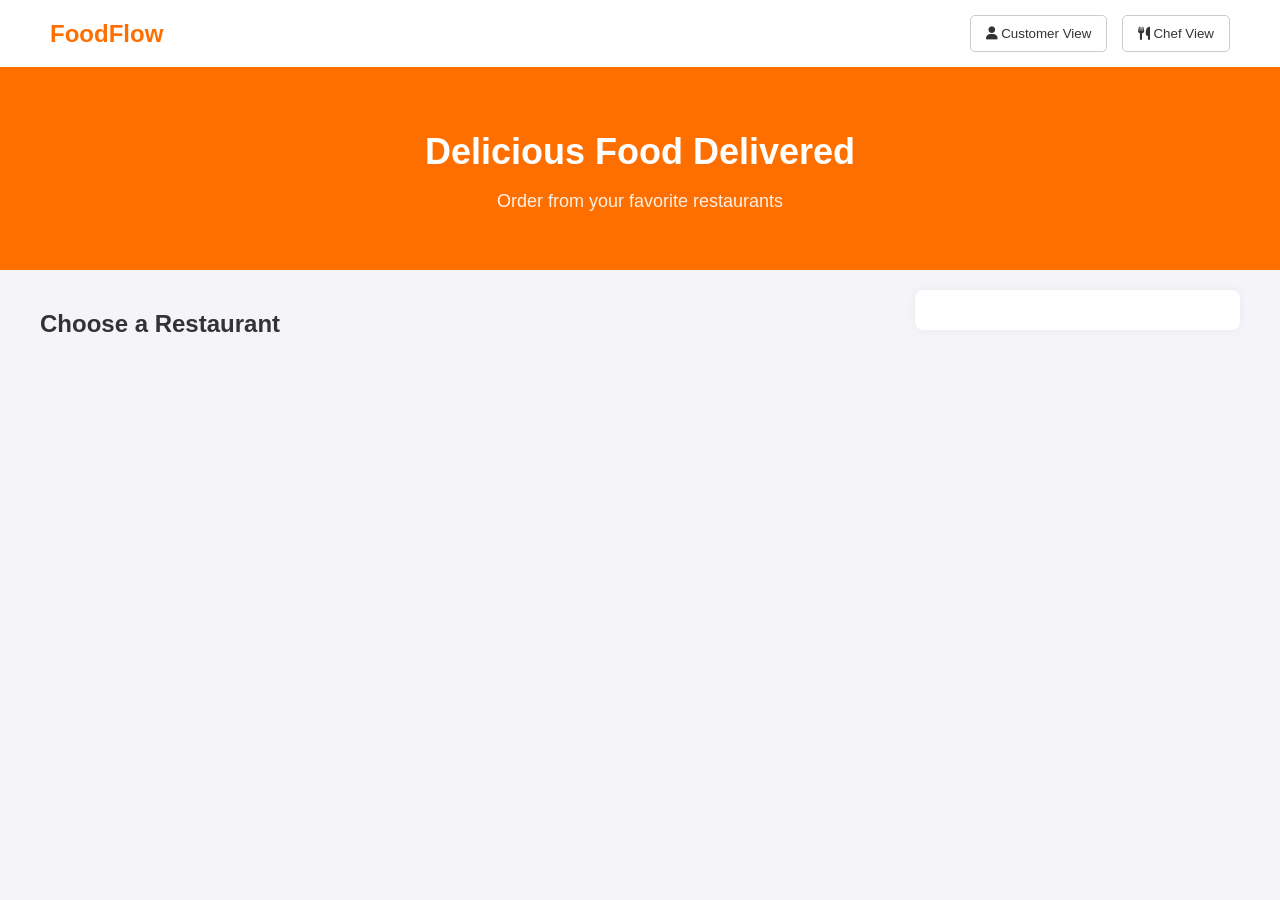
==== index.html @ 15e839c7 "initial commit" ====
<!DOCTYPE html>
<html lang="en">
<head>
    <meta charset="UTF-8">
    <meta name="viewport" content="width=device-width, initial-scale=1.0">
    <title>FoodFlow - Food Ordering System</title>
    <link rel="stylesheet" href="style.css">
    <link rel="stylesheet" href="https://cdnjs.cloudflare.com/ajax/libs/font-awesome/6.0.0-beta3/css/all.min.css">
</head>
<body>

    <header>
        <div class="logo">FoodFlow</div>
        <nav>
            <button onclick="showCustomerView()" class="nav-button" id="customer-view-btn"><i class="fas fa-user"></i> Customer View</button>
            <button onclick="showChefLogin()" class="nav-button" id="chef-view-btn"><i class="fas fa-utensils"></i> Chef View</button>
            <span id="chef-greeting" style="display: none;">Welcome, Chef <button onclick="logoutChef()" class="logout-btn">Logout</button></span>
        </nav>
    </header>

    <div id="chef-login-page" class="view-container" style="display:none;">
        <div class="login-box">
            <h2>Chef Login</h2>
            <p>Access the kitchen dashboard</p>
            <input type="text" id="chef-username" placeholder="Enter username">
            <input type="password" id="chef-password" placeholder="Enter password">
            <button onclick="loginChef()">Sign In</button>
            <div class="demo-credentials">
                <h4>Demo Credentials:</h4>
                <p>Username: **chef**</p>
                <p>Password: **chef123**</p>
            </div>
        </div>
    </div>

    <div id="chef-dashboard-view" class="view-container" style="display:none;">
        <h1 class="dashboard-title">Chef Dashboard</h1>
        <p class="dashboard-subtitle">Manage incoming orders and queue</p>
        
        <div class="status-cards">
            <div class="status-card">
                <div class="count" id="orders-waiting-count">0</div>
                <div class="label">Orders Waiting</div>
            </div>
            <div class="status-card">
                <div class="count" id="orders-preparing-count">0</div>
                <div class="label">Orders Preparing</div>
            </div>
            <div class="status-card">
                <div class="count" id="orders-completed-count">0</div>
                <div class="label">Orders Completed Today</div>
            </div>
        </div>

        <div class="order-queue-section">
            <h2 class="queue-title"><i class="fas fa-list-ul"></i> Order Queue</h2>
            <table class="order-table">
                <thead>
                    <tr>
                        <th>ORDER ID</th>
                        <th>CUSTOMER</th>
                        <th>ITEMS</th>
                        <th>STATUS</th>
                        <th>TIME</th>
                        <th>ACTIONS</th>
                    </tr>
                </thead>
                <tbody id="order-queue-body">
                    </tbody>
            </table>
            <div class="queue-footer">
                <p>Total orders in queue: <span id="total-queue-count">0</span></p>
                <button onclick="refreshQueue()" class="refresh-btn"><i class="fas fa-sync-alt"></i> Refresh Queue</button>
                <button onclick="clearCompletedOrders()" class="clear-btn"><i class="fas fa-trash-alt"></i> Clear Completed</button>
            </div>
        </div>
    </div>
    
    <div id="customer-view" class="view-container">
        <div class="hero">
            <h1>Delicious Food Delivered</h1>
            <p>Order from your favorite restaurants</p>
        </div>
        <div class="content-area">
            <div class="restaurant-list-container">
                <h2>Choose a Restaurant</h2>
                <div id="restaurant-grid" class="restaurant-grid">
                    </div>
            </div>
            <aside class="order-cart-sidebar" id="order-cart-sidebar">
                </aside>
        </div>
    </div>

    <div id="menu-view" class="view-container" style="display:none;">
        <div class="hero">
            <h1>Delicious Food Delivered</h1>
            <p>Order from your favorite restaurants</p>
        </div>
        <div class="content-area">
            <div class="menu-container">
                <h2 id="menu-restaurant-name"></h2>
                <p id="menu-restaurant-cuisines"></p>
                
                <h3 class="menu-category-title">Main Courses</h3>
                <div id="menu-items-list" class="menu-items-list">
                    </div>
            </div>
            <aside class="order-cart-sidebar" id="menu-order-cart-sidebar">
                </aside>
        </div>
    </div>

    <div id="modal-backdrop" class="modal-backdrop" style="display:none;">
        <div class="modal-content">
            <span class="close-btn" onclick="closeModal()">&times;</span>
            <div class="modal-body">
                <i class="fas fa-check-circle success-icon"></i>
                <h3>Order Placed Successfully!</h3>
                <p>Your order has been added to the queue.</p>
                <p>Your ORDER# <strong id="modal-order-id">ORD-000</strong></p>
                <p>Estimated time: <strong id="modal-delivery-time">25-35 minutes</strong></p>
                <button class="track-btn" onclick="showChefLogin()">Track Your Order</button>
            </div>
        </div>
    </div>
</body>
</html>
---- style.css ----
body {
    font-family: sans-serif;
    margin: 0;
    background-color: #f4f4f9;
    color: #333;
}

/* --- Header & Navigation --- */
header {
    background-color: #fff;
    padding: 15px 50px;
    display: flex;
    justify-content: space-between;
    align-items: center;
    box-shadow: 0 2px 4px rgba(0,0,0,0.1);
}

.logo {
    font-size: 24px;
    font-weight: bold;
    color: #ff6f00; /* FoodFlow orange */
}

.nav-button {
    background-color: #fff;
    color: #333;
    border: 1px solid #ccc;
    padding: 10px 15px;
    margin-left: 10px;
    cursor: pointer;
    border-radius: 5px;
    transition: background-color 0.3s;
}

.nav-button:hover {
    background-color: #f0f0f0;
}

.logout-btn {
    background-color: #f44336;
    color: white;
    border: none;
    padding: 8px 12px;
    margin-left: 10px;
    cursor: pointer;
    border-radius: 5px;
}

/* --- Hero Section --- */
.hero {
    background-color: #ff6f00; /* Orange background */
    color: white;
    padding: 40px 0;
    text-align: center;
}

.hero h1 {
    font-size: 36px;
    margin-bottom: 10px;
}

.hero p {
    font-size: 18px;
    opacity: 0.9;
}

/* --- Main Content Layout --- */
.content-area {
    display: flex;
    max-width: 1200px;
    margin: 20px auto;
    padding: 0 20px;
}

.restaurant-list-container, .menu-container {
    flex: 3; /* Takes up more space */
    padding-right: 20px;
}

.order-cart-sidebar {
    flex: 1; /* Takes up less space */
    background-color: #fff;
    padding: 20px;
    border-radius: 8px;
    box-shadow: 0 0 10px rgba(0,0,0,0.05);
    position: sticky;
    top: 20px; /* Stays fixed when scrolling */
    height: fit-content;
}

/* --- Restaurant Grid --- */
.restaurant-grid {
    display: grid;
    grid-template-columns: repeat(auto-fill, minmax(300px, 1fr));
    gap: 20px;
    margin-top: 20px;
}

.restaurant-card {
    background-color: #fff;
    border-radius: 8px;
    overflow: hidden;
    box-shadow: 0 4px 12px rgba(0,0,0,0.08);
    transition: transform 0.2s;
    cursor: pointer;
}

.restaurant-card:hover {
    transform: translateY(-5px);
}

.restaurant-card img {
    width: 100%;
    height: 180px;
    object-fit: cover;
}

.card-details {
    padding: 15px;
}

.card-details h3 {
    margin: 0 0 5px 0;
    color: #ff6f00;
}

.card-details p {
    margin: 2px 0;
    font-size: 14px;
    color: #666;
}

.card-footer {
    display: flex;
    justify-content: space-between;
    align-items: center;
    padding-top: 10px;
    border-top: 1px solid #eee;
    margin-top: 10px;
}

.rating .fas {
    color: gold;
    margin-right: 5px;
}

/* --- Menu Page Styling --- */
.menu-container h2 {
    color: #ff6f00;
}

.menu-items-list {
    margin-top: 20px;
}

.menu-item {
    background-color: #fff;
    padding: 15px;
    border-radius: 5px;
    margin-bottom: 10px;
    display: flex;
    justify-content: space-between;
    align-items: center;
    border: 1px solid #eee;
}

.item-info h4 {
    margin: 0;
    font-size: 16px;
}

.item-info p {
    margin: 2px 0 0 0;
    font-size: 13px;
    color: #888;
}

.item-price-actions {
    display: flex;
    align-items: center;
}

.item-price {
    font-weight: bold;
    color: #333;
    margin-right: 15px;
}

.add-btn {
    background-color: #4CAF50;
    color: white;
    border: none;
    padding: 8px 12px;
    text-align: center;
    text-decoration: none;
    display: inline-block;
    font-size: 14px;
    border-radius: 5px;
    cursor: pointer;
    transition: background-color 0.3s;
}

.add-btn:hover {
    background-color: #45a049;
}

/* --- Order Cart Sidebar --- */
.cart-header h3 {
    margin-top: 0;
    color: #ff6f00;
}

.empty-cart {
    text-align: center;
    padding: 20px 0;
    color: #888;
}

.cart-item {
    display: flex;
    justify-content: space-between;
    align-items: center;
    margin-bottom: 10px;
    padding-bottom: 5px;
    border-bottom: 1px dashed #eee;
}

.cart-item-info {
    font-size: 14px;
}

.cart-item-name {
    font-weight: bold;
}

.quantity-controls {
    display: flex;
    align-items: center;
}

.quantity-controls button {
    background-color: #ff6f00;
    color: white;
    border: none;
    padding: 3px 7px;
    cursor: pointer;
    border-radius: 3px;
    font-size: 12px;
}

.quantity-controls span {
    margin: 0 8px;
    font-weight: bold;
    width: 15px;
    text-align: center;
}

.cart-summary {
    border-top: 2px solid #ff6f00;
    padding-top: 10px;
    margin-top: 15px;
}

.summary-row {
    display: flex;
    justify-content: space-between;
    margin-bottom: 5px;
    font-size: 14px;
}

.summary-row.total {
    font-size: 18px;
    font-weight: bold;
    color: #333;
    margin-top: 10px;
}

.name-input {
    width: 100%;
    padding: 10px;
    margin: 10px 0;
    border: 1px solid #ccc;
    border-radius: 4px;
    box-sizing: border-box;
}

.place-order-btn {
    width: 100%;
    background-color: #ff6f00;
    color: white;
    border: none;
    padding: 12px 0;
    font-size: 16px;
    border-radius: 5px;
    cursor: pointer;
    transition: background-color 0.3s;
}

.place-order-btn:hover {
    background-color: #e65c00;
}

/* --- Chef Login Page --- */
#chef-login-page {
    display: flex;
    justify-content: center;
    padding-top: 50px;
}

.login-box {
    background-color: #fff;
    padding: 40px;
    border-radius: 10px;
    box-shadow: 0 4px 20px rgba(0,0,0,0.1);
    width: 350px;
    text-align: center;
}

.login-box h2 {
    color: #ff6f00;
    margin-top: 0;
}

.login-box input {
    width: 100%;
    padding: 12px;
    margin: 10px 0;
    border: 1px solid #ddd;
    border-radius: 5px;
    box-sizing: border-box;
}

.login-box button {
    background-color: #ff6f00;
    color: white;
    padding: 12px 20px;
    border: none;
    border-radius: 5px;
    cursor: pointer;
    font-size: 16px;
    margin-top: 10px;
    width: 100%;
}

.demo-credentials {
    margin-top: 20px;
    padding: 15px;
    border: 1px solid #ff6f00;
    border-radius: 5px;
    text-align: left;
    background-color: #fff3e0;
}

.demo-credentials h4 {
    margin-top: 0;
    color: #ff6f00;
}

/* --- Chef Dashboard --- */
#chef-dashboard-view {
    padding: 20px;
    max-width: 1200px;
    margin: 20px auto;
}

.dashboard-title {
    color: #ff6f00;
    border-bottom: 2px solid #ff6f00;
    padding-bottom: 10px;
}

.status-cards {
    display: flex;
    justify-content: space-around;
    gap: 20px;
    margin-bottom: 30px;
}

.status-card {
    background-color: #fff;
    padding: 20px;
    border-radius: 8px;
    box-shadow: 0 4px 8px rgba(0,0,0,0.1);
    text-align: center;
    flex: 1;
}

.status-card .count {
    font-size: 48px;
    font-weight: bold;
    color: #ff6f00;
}

.status-card .label {
    font-size: 18px;
    color: #666;
}

.order-queue-section {
    background-color: #fff;
    padding: 20px;
    border-radius: 8px;
    box-shadow: 0 4px 8px rgba(0,0,0,0.1);
}

.queue-title {
    color: #333;
    font-size: 20px;
    margin-bottom: 20px;
}

.order-table {
    width: 100%;
    border-collapse: collapse;
}

.order-table th, .order-table td {
    border: 1px solid #ddd;
    padding: 12px 15px;
    text-align: left;
    font-size: 14px;
}

.order-table th {
    background-color: #f8f8f8;
    color: #555;
    font-weight: 600;
}

.order-table tr:nth-child(even) {
    background-color: #f9f9f9;
}

.status-waiting {
    color: #ff9800; /* Orange */
    font-weight: bold;
}

.status-preparing {
    color: #2196F3; /* Blue */
    font-weight: bold;
}

.status-done {
    color: #4CAF50; /* Green */
    font-weight: bold;
}

.action-btn {
    background-color: #4CAF50;
    color: white;
    border: none;
    padding: 8px 12px;
    border-radius: 4px;
    cursor: pointer;
    margin-right: 5px;
    font-size: 13px;
    transition: background-color 0.3s;
}

.action-btn.start { background-color: #2196F3; }
.action-btn.done { background-color: #4CAF50; }
.action-btn.delete { background-color: #f44336; }

.action-btn:hover { opacity: 0.8; }

.queue-footer {
    display: flex;
    justify-content: space-between;
    align-items: center;
    margin-top: 20px;
    padding-top: 15px;
    border-top: 1px solid #eee;
}

.refresh-btn {
    background-color: #607d8b;
    color: white;
    border: none;
    padding: 10px 15px;
    border-radius: 4px;
    cursor: pointer;
    font-size: 14px;
}

.clear-btn {
    background-color: #f44336;
    color: white;
    border: none;
    padding: 10px 15px;
    border-radius: 4px;
    cursor: pointer;
    font-size: 14px;
}

/* --- Modal/Pop-up --- */
.modal-backdrop {
    position: fixed;
    top: 0;
    left: 0;
    width: 100%;
    height: 100%;
    background-color: rgba(0, 0, 0, 0.5);
    display: flex;
    justify-content: center;
    align-items: center;
    z-index: 1000;
}

.modal-content {
    background-color: white;
    padding: 30px;
    border-radius: 10px;
    text-align: center;
    position: relative;
    width: 350px;
    box-shadow: 0 5px 15px rgba(0,0,0,0.3);
}

.close-btn {
    position: absolute;
    top: 10px;
    right: 15px;
    font-size: 24px;
    cursor: pointer;
    color: #aaa;
}

.success-icon {
    font-size: 60px;
    color: #4CAF50;
    margin-bottom: 15px;
}

.modal-content h3 {
    color: #4CAF50;
    margin-top: 0;
}

.track-btn {
    background-color: #ff6f00;
    color: white;
    border: none;
    padding: 10px 20px;
    border-radius: 5px;
    cursor: pointer;
    margin-top: 20px;
    font-size: 16px;
}

/* Media Query for responsiveness */
@media (max-width: 800px) {
    .content-area {
        flex-direction: column;
    }
    .restaurant-list-container, .menu-container {
        padding-right: 0;
        margin-bottom: 20px;
    }
    .order-cart-sidebar {
        position: static;
        width: auto;
    }
    .status-cards {
        flex-direction: column;
    }
}
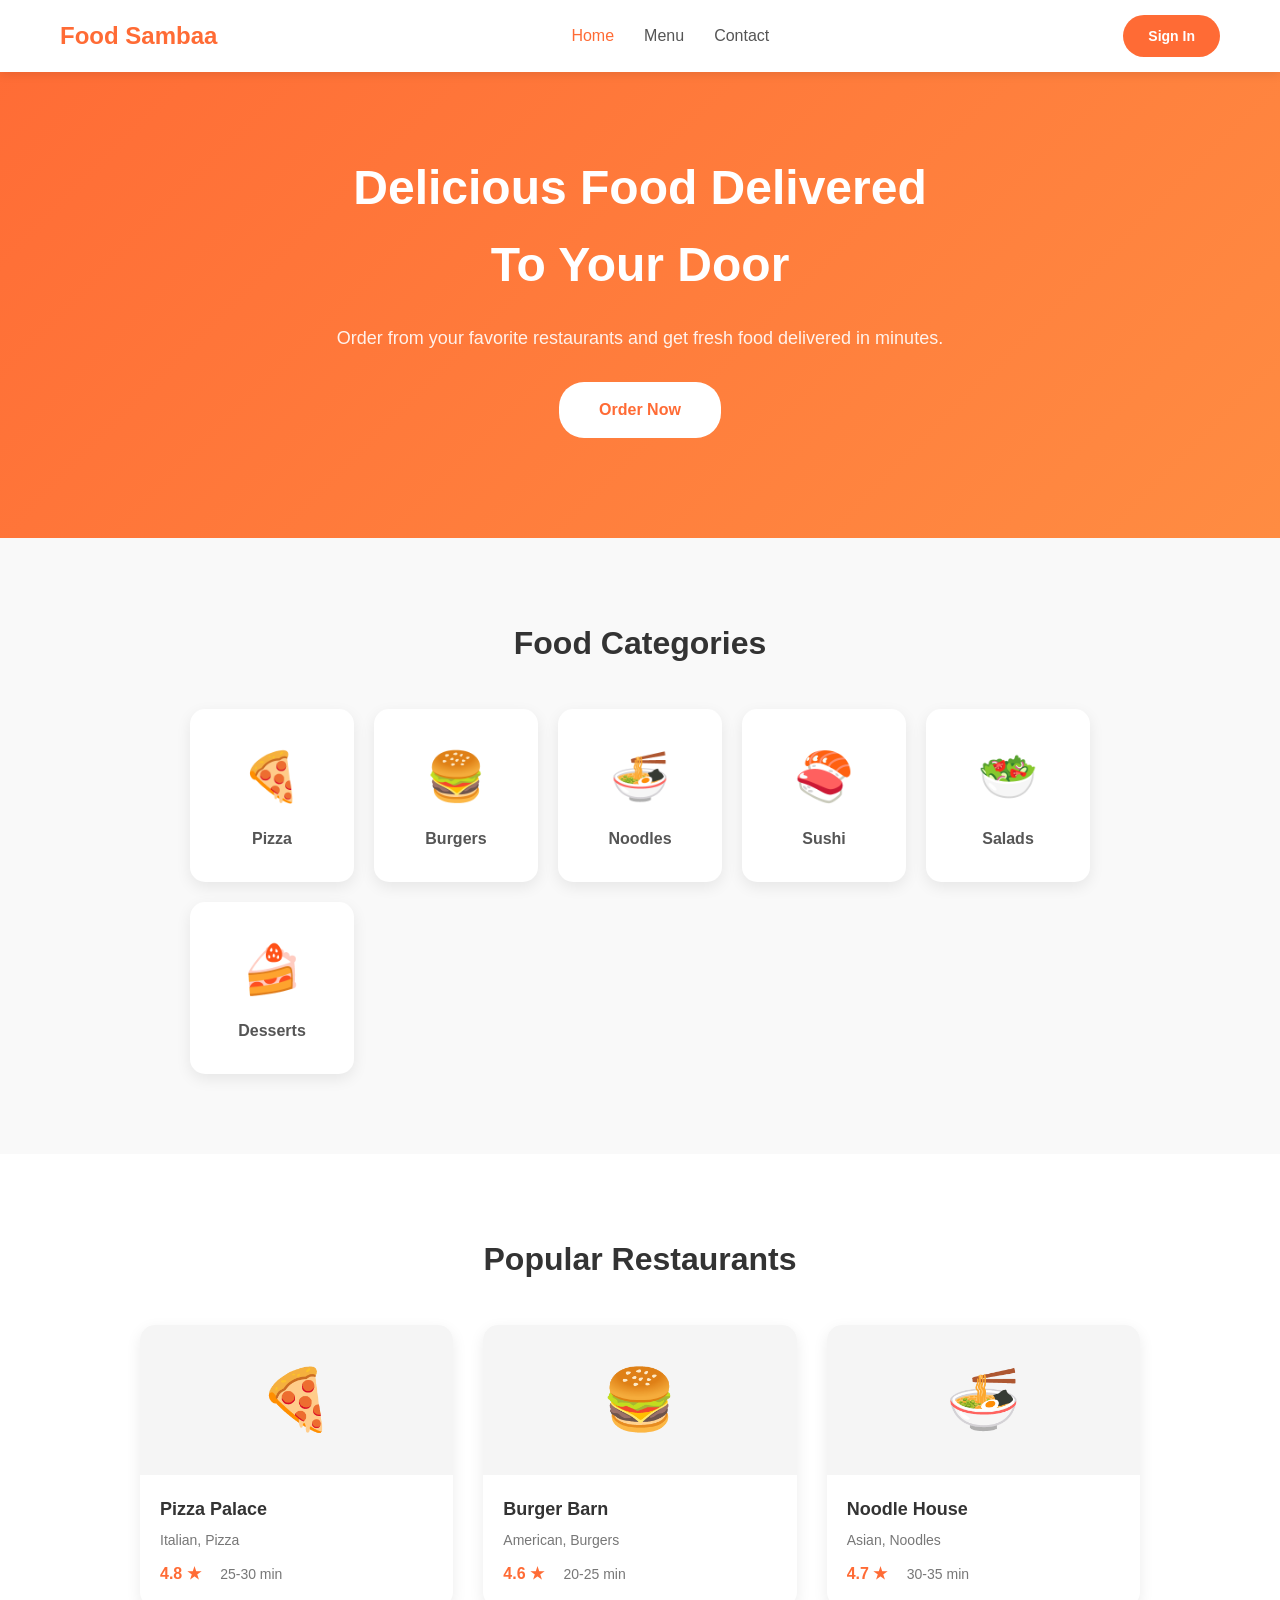
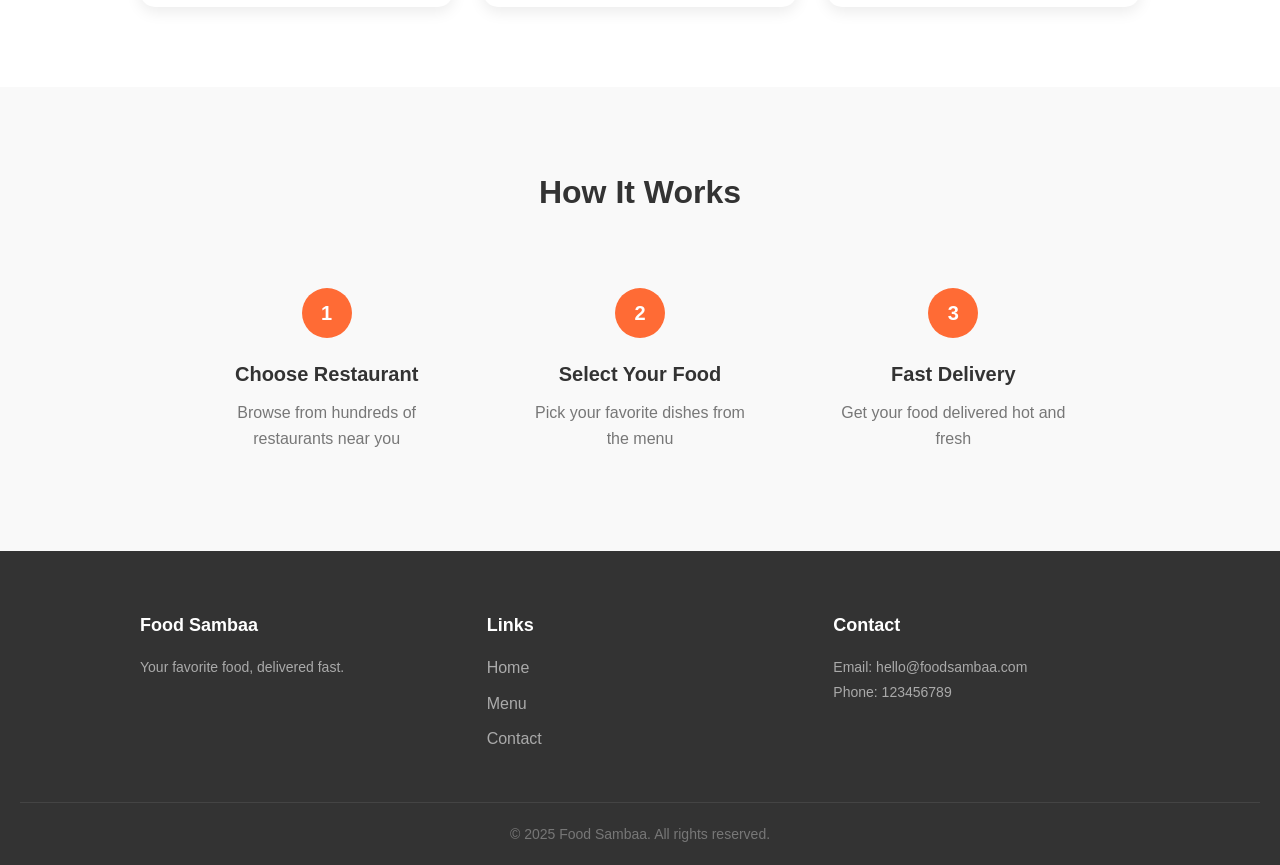
==== commit 0e5aa800: "added javascript" ====
--- a/index.html
+++ b/index.html
@@ -3,126 +3,135 @@
 <head>
     <meta charset="UTF-8">
     <meta name="viewport" content="width=device-width, initial-scale=1.0">
-    <title>FoodFlow - Food Ordering System</title>
+    <title>Food Sambaa - Food Delivery</title>
     <link rel="stylesheet" href="style.css">
-    <link rel="stylesheet" href="https://cdnjs.cloudflare.com/ajax/libs/font-awesome/6.0.0-beta3/css/all.min.css">
 </head>
 <body>
-
     <header>
-        <div class="logo">FoodFlow</div>
         <nav>
-            <button onclick="showCustomerView()" class="nav-button" id="customer-view-btn"><i class="fas fa-user"></i> Customer View</button>
-            <button onclick="showChefLogin()" class="nav-button" id="chef-view-btn"><i class="fas fa-utensils"></i> Chef View</button>
-            <span id="chef-greeting" style="display: none;">Welcome, Chef <button onclick="logoutChef()" class="logout-btn">Logout</button></span>
+            <a href="index.html" class="logo">Food Sambaa</a>
+            <ul class="nav-links">
+                <li><a href="index.html" class="active">Home</a></li>
+                <li><a href="menu.html">Menu</a></li>
+                <li><a href="contact.html">Contact</a></li>
+            </ul>
+            <a href="signin.html" class="btn">Sign In</a>
         </nav>
     </header>
 
-    <div id="chef-login-page" class="view-container" style="display:none;">
-        <div class="login-box">
-            <h2>Chef Login</h2>
-            <p>Access the kitchen dashboard</p>
-            <input type="text" id="chef-username" placeholder="Enter username">
-            <input type="password" id="chef-password" placeholder="Enter password">
-            <button onclick="loginChef()">Sign In</button>
-            <div class="demo-credentials">
-                <h4>Demo Credentials:</h4>
-                <p>Username: **chef**</p>
-                <p>Password: **chef123**</p>
+    <section class="hero">
+        <div class="hero-text">
+            <h1>Delicious Food Delivered To Your Door</h1>
+            <p>Order from your favorite restaurants and get fresh food delivered in minutes.</p>
+            <a href="menu.html" class="btn btn-large">Order Now</a>
+        </div>
+    </section>
+
+    <section class="categories">
+        <h2>Food Categories</h2>
+        <div class="category-grid">
+            <div class="category-card">
+                <div class="category-icon">🍕</div>
+                <h3>Pizza</h3>
+            </div>
+            <div class="category-card">
+                <div class="category-icon">🍔</div>
+                <h3>Burgers</h3>
+            </div>
+            <div class="category-card">
+                <div class="category-icon">🍜</div>
+                <h3>Noodles</h3>
+            </div>
+            <div class="category-card">
+                <div class="category-icon">🍣</div>
+                <h3>Sushi</h3>
+            </div>
+            <div class="category-card">
+                <div class="category-icon">🥗</div>
+                <h3>Salads</h3>
+            </div>
+            <div class="category-card">
+                <div class="category-icon">🍰</div>
+                <h3>Desserts</h3>
             </div>
         </div>
-    </div>
+    </section>
 
-    <div id="chef-dashboard-view" class="view-container" style="display:none;">
-        <h1 class="dashboard-title">Chef Dashboard</h1>
-        <p class="dashboard-subtitle">Manage incoming orders and queue</p>
-        
-        <div class="status-cards">
-            <div class="status-card">
-                <div class="count" id="orders-waiting-count">0</div>
-                <div class="label">Orders Waiting</div>
+    <section class="featured">
+        <h2>Popular Restaurants</h2>
+        <div class="restaurant-grid">
+            <div class="restaurant-card">
+                <div class="restaurant-img">🍕</div>
+                <div class="restaurant-info">
+                    <h3>Pizza Palace</h3>
+                    <p>Italian, Pizza</p>
+                    <span class="rating">4.8 ★</span>
+                    <span class="delivery">25-30 min</span>
+                </div>
             </div>
-            <div class="status-card">
-                <div class="count" id="orders-preparing-count">0</div>
-                <div class="label">Orders Preparing</div>
+            <div class="restaurant-card">
+                <div class="restaurant-img">🍔</div>
+                <div class="restaurant-info">
+                    <h3>Burger Barn</h3>
+                    <p>American, Burgers</p>
+                    <span class="rating">4.6 ★</span>
+                    <span class="delivery">20-25 min</span>
+                </div>
             </div>
-            <div class="status-card">
-                <div class="count" id="orders-completed-count">0</div>
-                <div class="label">Orders Completed Today</div>
+            <div class="restaurant-card">
+                <div class="restaurant-img">🍜</div>
+                <div class="restaurant-info">
+                    <h3>Noodle House</h3>
+                    <p>Asian, Noodles</p>
+                    <span class="rating">4.7 ★</span>
+                    <span class="delivery">30-35 min</span>
+                </div>
             </div>
         </div>
+    </section>
 
-        <div class="order-queue-section">
-            <h2 class="queue-title"><i class="fas fa-list-ul"></i> Order Queue</h2>
-            <table class="order-table">
-                <thead>
-                    <tr>
-                        <th>ORDER ID</th>
-                        <th>CUSTOMER</th>
-                        <th>ITEMS</th>
-                        <th>STATUS</th>
-                        <th>TIME</th>
-                        <th>ACTIONS</th>
-                    </tr>
-                </thead>
-                <tbody id="order-queue-body">
-                    </tbody>
-            </table>
-            <div class="queue-footer">
-                <p>Total orders in queue: <span id="total-queue-count">0</span></p>
-                <button onclick="refreshQueue()" class="refresh-btn"><i class="fas fa-sync-alt"></i> Refresh Queue</button>
-                <button onclick="clearCompletedOrders()" class="clear-btn"><i class="fas fa-trash-alt"></i> Clear Completed</button>
+    <section class="how-it-works">
+        <h2>How It Works</h2>
+        <div class="steps">
+            <div class="step">
+                <div class="step-number">1</div>
+                <h3>Choose Restaurant</h3>
+                <p>Browse from hundreds of restaurants near you</p>
+            </div>
+            <div class="step">
+                <div class="step-number">2</div>
+                <h3>Select Your Food</h3>
+                <p>Pick your favorite dishes from the menu</p>
+            </div>
+            <div class="step">
+                <div class="step-number">3</div>
+                <h3>Fast Delivery</h3>
+                <p>Get your food delivered hot and fresh</p>
             </div>
         </div>
-    </div>
-    
-    <div id="customer-view" class="view-container">
-        <div class="hero">
-            <h1>Delicious Food Delivered</h1>
-            <p>Order from your favorite restaurants</p>
-        </div>
-        <div class="content-area">
-            <div class="restaurant-list-container">
-                <h2>Choose a Restaurant</h2>
-                <div id="restaurant-grid" class="restaurant-grid">
-                    </div>
+    </section>
+
+    <footer>
+        <div class="footer-content">
+            <div class="footer-section">
+                <h4>Food Sambaa</h4>
+                <p>Your favorite food, delivered fast.</p>
             </div>
-            <aside class="order-cart-sidebar" id="order-cart-sidebar">
-                </aside>
-        </div>
-    </div>
-
-    <div id="menu-view" class="view-container" style="display:none;">
-        <div class="hero">
-            <h1>Delicious Food Delivered</h1>
-            <p>Order from your favorite restaurants</p>
-        </div>
-        <div class="content-area">
-            <div class="menu-container">
-                <h2 id="menu-restaurant-name"></h2>
-                <p id="menu-restaurant-cuisines"></p>
-                
-                <h3 class="menu-category-title">Main Courses</h3>
-                <div id="menu-items-list" class="menu-items-list">
-                    </div>
+            <div class="footer-section">
+                <h4>Links</h4>
+                <ul>
+                    <li><a href="index.html">Home</a></li>
+                    <li><a href="menu.html">Menu</a></li>
+                    <li><a href="contact.html">Contact</a></li>
+                </ul>
             </div>
-            <aside class="order-cart-sidebar" id="menu-order-cart-sidebar">
-                </aside>
-        </div>
-    </div>
-
-    <div id="modal-backdrop" class="modal-backdrop" style="display:none;">
-        <div class="modal-content">
-            <span class="close-btn" onclick="closeModal()">&times;</span>
-            <div class="modal-body">
-                <i class="fas fa-check-circle success-icon"></i>
-                <h3>Order Placed Successfully!</h3>
-                <p>Your order has been added to the queue.</p>
-                <p>Your ORDER# <strong id="modal-order-id">ORD-000</strong></p>
-                <p>Estimated time: <strong id="modal-delivery-time">25-35 minutes</strong></p>
-                <button class="track-btn" onclick="showChefLogin()">Track Your Order</button>
+            <div class="footer-section">
+                <h4>Contact</h4>
+                <p>Email: hello@foodsambaa.com</p>
+                <p>Phone: 123456789</p>
             </div>
         </div>
-    </div>
+        <p class="copyright">©️ 2025 Food Sambaa. All rights reserved.</p>
+    </footer>
 </body>
-</html>
+</html>
--- a/style.css
+++ b/style.css
@@ -1,567 +1,620 @@
+/* BASE STYLES */
+* {
+    margin: 0;
+    padding: 0;
+    box-sizing: border-box;
+}
+
 body {
-    font-family: sans-serif;
-    margin: 0;
-    background-color: #f4f4f9;
+    font-family: Arial, sans-serif;
+    line-height: 1.6;
     color: #333;
-}
-
-/* --- Header & Navigation --- */
+    background: #fff;
+}
+
+a {
+    text-decoration: none;
+    color: inherit;
+}
+
+ul {
+    list-style: none;
+}
+
+/* NAVIGATION */
 header {
-    background-color: #fff;
-    padding: 15px 50px;
+    background: #fff;
+    box-shadow: 0 2px 10px rgba(0,0,0,0.1);
+    position: fixed;
+    top: 0;
+    left: 0;
+    right: 0;
+    z-index: 100;
+}
+
+nav {
+    max-width: 1200px;
+    margin: 0 auto;
+    padding: 15px 20px;
     display: flex;
     justify-content: space-between;
     align-items: center;
-    box-shadow: 0 2px 4px rgba(0,0,0,0.1);
 }
 
 .logo {
     font-size: 24px;
     font-weight: bold;
-    color: #ff6f00; /* FoodFlow orange */
-}
-
-.nav-button {
-    background-color: #fff;
+    color: #ff6b35;
+}
+
+.nav-links {
+    display: flex;
+    gap: 30px;
+}
+
+.nav-links a {
+    color: #555;
+    font-weight: 500;
+}
+
+.nav-links a:hover,
+.nav-links a.active {
+    color: #ff6b35;
+}
+
+/* BUTTONS */
+.btn {
+    background: #ff6b35;
+    color: #fff;
+    padding: 10px 25px;
+    border-radius: 25px;
+    border: none;
+    cursor: pointer;
+    font-size: 14px;
+    font-weight: 600;
+    display: inline-block;
+}
+
+.btn:hover {
+    background: #e55a2b;
+}
+
+.btn-large {
+    padding: 15px 40px;
+    font-size: 16px;
+}
+
+.btn-small {
+    background: #ff6b35;
+    color: #fff;
+    padding: 8px 15px;
+    border-radius: 20px;
+    border: none;
+    cursor: pointer;
+    font-size: 12px;
+}
+
+.btn-small:hover {
+    background: #e55a2b;
+}
+
+.btn-outline {
+    background: #fff;
     color: #333;
-    border: 1px solid #ccc;
-    padding: 10px 15px;
-    margin-left: 10px;
-    cursor: pointer;
-    border-radius: 5px;
-    transition: background-color 0.3s;
-}
-
-.nav-button:hover {
-    background-color: #f0f0f0;
-}
-
-.logout-btn {
-    background-color: #f44336;
-    color: white;
-    border: none;
-    padding: 8px 12px;
-    margin-left: 10px;
-    cursor: pointer;
-    border-radius: 5px;
-}
-
-/* --- Hero Section --- */
+    border: 2px solid #ddd;
+}
+
+.btn-outline:hover {
+    background: #f5f5f5;
+}
+
+.btn-full {
+    width: 100%;
+}
+
+/* HERO SECTION */
 .hero {
-    background-color: #ff6f00; /* Orange background */
-    color: white;
-    padding: 40px 0;
-    text-align: center;
+    background: linear-gradient(135deg, #ff6b35 0%, #ff8c42 100%);
+    padding: 150px 20px 100px;
+    text-align: center;
+    color: #fff;
 }
 
 .hero h1 {
+    font-size: 48px;
+    margin-bottom: 20px;
+    max-width: 600px;
+    margin-left: auto;
+    margin-right: auto;
+}
+
+.hero p {
+    font-size: 18px;
+    margin-bottom: 30px;
+    opacity: 0.9;
+}
+
+.hero .btn {
+    background: #fff;
+    color: #ff6b35;
+}
+
+.hero .btn:hover {
+    background: #f5f5f5;
+}
+
+/* PAGE HEADER */
+.page-header {
+    background: linear-gradient(135deg, #ff6b35 0%, #ff8c42 100%);
+    padding: 120px 20px 60px;
+    text-align: center;
+    color: #fff;
+}
+
+.page-header h1 {
     font-size: 36px;
     margin-bottom: 10px;
 }
 
-.hero p {
-    font-size: 18px;
+.page-header p {
     opacity: 0.9;
 }
 
-/* --- Main Content Layout --- */
-.content-area {
-    display: flex;
-    max-width: 1200px;
-    margin: 20px auto;
-    padding: 0 20px;
-}
-
-.restaurant-list-container, .menu-container {
-    flex: 3; /* Takes up more space */
-    padding-right: 20px;
-}
-
-.order-cart-sidebar {
-    flex: 1; /* Takes up less space */
-    background-color: #fff;
-    padding: 20px;
-    border-radius: 8px;
-    box-shadow: 0 0 10px rgba(0,0,0,0.05);
-    position: sticky;
-    top: 20px; /* Stays fixed when scrolling */
-    height: fit-content;
-}
-
-/* --- Restaurant Grid --- */
+/* CATEGORIES SECTION */
+.categories {
+    padding: 80px 20px;
+    text-align: center;
+    background: #f9f9f9;
+}
+
+.categories h2 {
+    font-size: 32px;
+    margin-bottom: 40px;
+    color: #333;
+}
+
+.category-grid {
+    display: grid;
+    grid-template-columns: repeat(auto-fit, minmax(150px, 1fr));
+    gap: 20px;
+    max-width: 900px;
+    margin: 0 auto;
+}
+
+.category-card {
+    background: #fff;
+    padding: 30px 20px;
+    border-radius: 15px;
+    box-shadow: 0 5px 15px rgba(0,0,0,0.08);
+    cursor: pointer;
+}
+
+.category-card:hover {
+    transform: translateY(-5px);
+    box-shadow: 0 10px 25px rgba(0,0,0,0.12);
+}
+
+.category-icon {
+    font-size: 48px;
+    margin-bottom: 10px;
+}
+
+.category-card h3 {
+    font-size: 16px;
+    color: #555;
+}
+
+/* FEATURED RESTAURANTS */
+.featured {
+    padding: 80px 20px;
+    text-align: center;
+}
+
+.featured h2 {
+    font-size: 32px;
+    margin-bottom: 40px;
+}
+
 .restaurant-grid {
     display: grid;
-    grid-template-columns: repeat(auto-fill, minmax(300px, 1fr));
-    gap: 20px;
-    margin-top: 20px;
+    grid-template-columns: repeat(auto-fit, minmax(300px, 1fr));
+    gap: 30px;
+    max-width: 1000px;
+    margin: 0 auto;
 }
 
 .restaurant-card {
-    background-color: #fff;
-    border-radius: 8px;
+    background: #fff;
+    border-radius: 15px;
     overflow: hidden;
-    box-shadow: 0 4px 12px rgba(0,0,0,0.08);
-    transition: transform 0.2s;
-    cursor: pointer;
+    box-shadow: 0 5px 15px rgba(0,0,0,0.08);
+    text-align: left;
 }
 
 .restaurant-card:hover {
-    transform: translateY(-5px);
-}
-
-.restaurant-card img {
-    width: 100%;
-    height: 180px;
-    object-fit: cover;
-}
-
-.card-details {
+    box-shadow: 0 10px 25px rgba(0,0,0,0.12);
+}
+
+.restaurant-img {
+    background: #f5f5f5;
+    height: 150px;
+    display: flex;
+    align-items: center;
+    justify-content: center;
+    font-size: 60px;
+}
+
+.restaurant-info {
+    padding: 20px;
+}
+
+.restaurant-info h3 {
+    font-size: 18px;
+    margin-bottom: 5px;
+}
+
+.restaurant-info p {
+    color: #777;
+    font-size: 14px;
+    margin-bottom: 10px;
+}
+
+.rating {
+    color: #ff6b35;
+    font-weight: bold;
+    margin-right: 15px;
+}
+
+.delivery {
+    color: #777;
+    font-size: 14px;
+}
+
+/* HOW IT WORKS */
+.how-it-works {
+    padding: 80px 20px;
+    background: #f9f9f9;
+    text-align: center;
+}
+
+.how-it-works h2 {
+    font-size: 32px;
+    margin-bottom: 50px;
+}
+
+.steps {
+    display: grid;
+    grid-template-columns: repeat(auto-fit, minmax(250px, 1fr));
+    gap: 40px;
+    max-width: 900px;
+    margin: 0 auto;
+}
+
+.step {
+    padding: 20px;
+}
+
+.step-number {
+    width: 50px;
+    height: 50px;
+    background: #ff6b35;
+    color: #fff;
+    border-radius: 50%;
+    display: flex;
+    align-items: center;
+    justify-content: center;
+    font-size: 20px;
+    font-weight: bold;
+    margin: 0 auto 20px;
+}
+
+.step h3 {
+    font-size: 20px;
+    margin-bottom: 10px;
+}
+
+.step p {
+    color: #777;
+}
+
+/* MENU SECTION */
+.menu-section {
+    padding: 60px 20px;
+    max-width: 1200px;
+    margin: 0 auto;
+}
+
+.menu-section h2 {
+    font-size: 28px;
+    margin-bottom: 30px;
+    padding-bottom: 10px;
+    border-bottom: 2px solid #eee;
+}
+
+.menu-grid {
+    display: grid;
+    grid-template-columns: repeat(auto-fit, minmax(300px, 1fr));
+    gap: 25px;
+}
+
+.menu-card {
+    background: #fff;
+    border-radius: 12px;
+    overflow: hidden;
+    box-shadow: 0 3px 10px rgba(0,0,0,0.08);
+    display: flex;
+}
+
+.menu-card:hover {
+    box-shadow: 0 5px 20px rgba(0,0,0,0.12);
+}
+
+.menu-img {
+    width: 120px;
+    min-height: 120px;
+    background: #f9f9f9;
+    display: flex;
+    align-items: center;
+    justify-content: center;
+    font-size: 50px;
+}
+
+.menu-info {
     padding: 15px;
-}
-
-.card-details h3 {
-    margin: 0 0 5px 0;
-    color: #ff6f00;
-}
-
-.card-details p {
-    margin: 2px 0;
-    font-size: 14px;
-    color: #666;
-}
-
-.card-footer {
+    flex: 1;
+    display: flex;
+    flex-direction: column;
+}
+
+.menu-info h3 {
+    font-size: 16px;
+    margin-bottom: 5px;
+}
+
+.menu-info p {
+    color: #777;
+    font-size: 13px;
+    flex: 1;
+}
+
+.menu-bottom {
     display: flex;
     justify-content: space-between;
     align-items: center;
-    padding-top: 10px;
-    border-top: 1px solid #eee;
     margin-top: 10px;
 }
 
-.rating .fas {
-    color: gold;
-    margin-right: 5px;
-}
-
-/* --- Menu Page Styling --- */
-.menu-container h2 {
-    color: #ff6f00;
-}
-
-.menu-items-list {
-    margin-top: 20px;
-}
-
-.menu-item {
-    background-color: #fff;
-    padding: 15px;
-    border-radius: 5px;
-    margin-bottom: 10px;
-    display: flex;
-    justify-content: space-between;
-    align-items: center;
-    border: 1px solid #eee;
-}
-
-.item-info h4 {
-    margin: 0;
-    font-size: 16px;
-}
-
-.item-info p {
-    margin: 2px 0 0 0;
-    font-size: 13px;
-    color: #888;
-}
-
-.item-price-actions {
-    display: flex;
-    align-items: center;
-}
-
-.item-price {
-    font-weight: bold;
-    color: #333;
-    margin-right: 15px;
-}
-
-.add-btn {
-    background-color: #4CAF50;
-    color: white;
-    border: none;
-    padding: 8px 12px;
-    text-align: center;
-    text-decoration: none;
-    display: inline-block;
-    font-size: 14px;
-    border-radius: 5px;
-    cursor: pointer;
-    transition: background-color 0.3s;
-}
-
-.add-btn:hover {
-    background-color: #45a049;
-}
-
-/* --- Order Cart Sidebar --- */
-.cart-header h3 {
-    margin-top: 0;
-    color: #ff6f00;
-}
-
-.empty-cart {
-    text-align: center;
-    padding: 20px 0;
-    color: #888;
-}
-
-.cart-item {
-    display: flex;
-    justify-content: space-between;
-    align-items: center;
-    margin-bottom: 10px;
-    padding-bottom: 5px;
-    border-bottom: 1px dashed #eee;
-}
-
-.cart-item-info {
-    font-size: 14px;
-}
-
-.cart-item-name {
-    font-weight: bold;
-}
-
-.quantity-controls {
-    display: flex;
-    align-items: center;
-}
-
-.quantity-controls button {
-    background-color: #ff6f00;
-    color: white;
-    border: none;
-    padding: 3px 7px;
-    cursor: pointer;
-    border-radius: 3px;
-    font-size: 12px;
-}
-
-.quantity-controls span {
-    margin: 0 8px;
-    font-weight: bold;
-    width: 15px;
-    text-align: center;
-}
-
-.cart-summary {
-    border-top: 2px solid #ff6f00;
-    padding-top: 10px;
-    margin-top: 15px;
-}
-
-.summary-row {
-    display: flex;
-    justify-content: space-between;
-    margin-bottom: 5px;
-    font-size: 14px;
-}
-
-.summary-row.total {
+.price {
     font-size: 18px;
     font-weight: bold;
+    color: #ff6b35;
+}
+
+/* CONTACT SECTION */
+.contact-section {
+    padding: 60px 20px;
+}
+
+.contact-container {
+    display: grid;
+    grid-template-columns: 1fr 1fr;
+    gap: 50px;
+    max-width: 1000px;
+    margin: 0 auto;
+}
+
+.contact-form h2,
+.contact-info h2 {
+    font-size: 24px;
+    margin-bottom: 25px;
+}
+
+.form-group {
+    margin-bottom: 20px;
+}
+
+.form-group label {
+    display: block;
+    margin-bottom: 8px;
+    font-weight: 600;
     color: #333;
-    margin-top: 10px;
-}
-
-.name-input {
+}
+
+.form-group input,
+.form-group textarea {
     width: 100%;
-    padding: 10px;
-    margin: 10px 0;
-    border: 1px solid #ccc;
-    border-radius: 4px;
-    box-sizing: border-box;
-}
-
-.place-order-btn {
+    padding: 12px 15px;
+    border: 2px solid #eee;
+    border-radius: 8px;
+    font-size: 14px;
+    font-family: inherit;
+}
+
+.form-group input:focus,
+.form-group textarea:focus {
+    outline: none;
+    border-color: #ff6b35;
+}
+
+.info-box {
+    display: flex;
+    gap: 15px;
+    margin-bottom: 25px;
+    align-items: flex-start;
+}
+
+.info-icon {
+    font-size: 24px;
+}
+
+.info-box h4 {
+    font-size: 16px;
+    margin-bottom: 5px;
+}
+
+.info-box p {
+    color: #777;
+}
+
+/* AUTH PAGES */
+.auth-section {
+    min-height: 100vh;
+    padding: 100px 20px 50px;
+    background: #f9f9f9;
+    display: flex;
+    align-items: center;
+}
+
+.auth-container {
+    max-width: 450px;
+    margin: 0 auto;
     width: 100%;
-    background-color: #ff6f00;
-    color: white;
-    border: none;
-    padding: 12px 0;
-    font-size: 16px;
-    border-radius: 5px;
+}
+
+.auth-box {
+    background: #fff;
+    padding: 40px;
+    border-radius: 15px;
+    box-shadow: 0 5px 20px rgba(0,0,0,0.1);
+    text-align: center;
+}
+
+.auth-box h2 {
+    font-size: 28px;
+    margin-bottom: 5px;
+}
+
+.auth-box > p {
+    color: #777;
+    margin-bottom: 30px;
+}
+
+.auth-form {
+    text-align: left;
+}
+
+.form-options {
+    display: flex;
+    justify-content: space-between;
+    align-items: center;
+    margin-bottom: 20px;
+    font-size: 14px;
+}
+
+.checkbox {
+    display: flex;
+    align-items: center;
+    gap: 8px;
+    font-size: 14px;
+    color: #555;
     cursor: pointer;
-    transition: background-color 0.3s;
-}
-
-.place-order-btn:hover {
-    background-color: #e65c00;
-}
-
-/* --- Chef Login Page --- */
-#chef-login-page {
-    display: flex;
-    justify-content: center;
-    padding-top: 50px;
-}
-
-.login-box {
-    background-color: #fff;
-    padding: 40px;
-    border-radius: 10px;
-    box-shadow: 0 4px 20px rgba(0,0,0,0.1);
-    width: 350px;
-    text-align: center;
-}
-
-.login-box h2 {
-    color: #ff6f00;
-    margin-top: 0;
-}
-
-.login-box input {
-    width: 100%;
-    padding: 12px;
-    margin: 10px 0;
-    border: 1px solid #ddd;
-    border-radius: 5px;
-    box-sizing: border-box;
-}
-
-.login-box button {
-    background-color: #ff6f00;
-    color: white;
-    padding: 12px 20px;
-    border: none;
-    border-radius: 5px;
-    cursor: pointer;
-    font-size: 16px;
-    margin-top: 10px;
-    width: 100%;
-}
-
-.demo-credentials {
-    margin-top: 20px;
-    padding: 15px;
-    border: 1px solid #ff6f00;
-    border-radius: 5px;
-    text-align: left;
-    background-color: #fff3e0;
-}
-
-.demo-credentials h4 {
-    margin-top: 0;
-    color: #ff6f00;
-}
-
-/* --- Chef Dashboard --- */
-#chef-dashboard-view {
-    padding: 20px;
-    max-width: 1200px;
-    margin: 20px auto;
-}
-
-.dashboard-title {
-    color: #ff6f00;
-    border-bottom: 2px solid #ff6f00;
-    padding-bottom: 10px;
-}
-
-.status-cards {
-    display: flex;
-    justify-content: space-around;
-    gap: 20px;
-    margin-bottom: 30px;
-}
-
-.status-card {
-    background-color: #fff;
-    padding: 20px;
-    border-radius: 8px;
-    box-shadow: 0 4px 8px rgba(0,0,0,0.1);
-    text-align: center;
-    flex: 1;
-}
-
-.status-card .count {
-    font-size: 48px;
-    font-weight: bold;
-    color: #ff6f00;
-}
-
-.status-card .label {
+    margin-bottom: 15px;
+}
+
+.forgot-link {
+    color: #ff6b35;
+}
+
+.divider {
+    margin: 25px 0;
+    text-align: center;
+    position: relative;
+}
+
+.divider::before {
+    content: '';
+    position: absolute;
+    left: 0;
+    right: 0;
+    top: 50%;
+    height: 1px;
+    background: #eee;
+}
+
+.divider span {
+    background: #fff;
+    padding: 0 15px;
+    color: #999;
+    position: relative;
+}
+
+.auth-footer {
+    margin-top: 25px;
+    color: #777;
+}
+
+.auth-footer a {
+    color: #ff6b35;
+    font-weight: 600;
+}
+
+/* FOOTER */
+footer {
+    background: #333;
+    color: #fff;
+    padding: 60px 20px 20px;
+}
+
+.footer-content {
+    display: grid;
+    grid-template-columns: repeat(auto-fit, minmax(200px, 1fr));
+    gap: 40px;
+    max-width: 1000px;
+    margin: 0 auto;
+}
+
+.footer-section h4 {
     font-size: 18px;
-    color: #666;
-}
-
-.order-queue-section {
-    background-color: #fff;
-    padding: 20px;
-    border-radius: 8px;
-    box-shadow: 0 4px 8px rgba(0,0,0,0.1);
-}
-
-.queue-title {
-    color: #333;
-    font-size: 20px;
-    margin-bottom: 20px;
-}
-
-.order-table {
-    width: 100%;
-    border-collapse: collapse;
-}
-
-.order-table th, .order-table td {
-    border: 1px solid #ddd;
-    padding: 12px 15px;
-    text-align: left;
-    font-size: 14px;
-}
-
-.order-table th {
-    background-color: #f8f8f8;
-    color: #555;
-    font-weight: 600;
-}
-
-.order-table tr:nth-child(even) {
-    background-color: #f9f9f9;
-}
-
-.status-waiting {
-    color: #ff9800; /* Orange */
-    font-weight: bold;
-}
-
-.status-preparing {
-    color: #2196F3; /* Blue */
-    font-weight: bold;
-}
-
-.status-done {
-    color: #4CAF50; /* Green */
-    font-weight: bold;
-}
-
-.action-btn {
-    background-color: #4CAF50;
-    color: white;
-    border: none;
-    padding: 8px 12px;
-    border-radius: 4px;
-    cursor: pointer;
-    margin-right: 5px;
-    font-size: 13px;
-    transition: background-color 0.3s;
-}
-
-.action-btn.start { background-color: #2196F3; }
-.action-btn.done { background-color: #4CAF50; }
-.action-btn.delete { background-color: #f44336; }
-
-.action-btn:hover { opacity: 0.8; }
-
-.queue-footer {
-    display: flex;
-    justify-content: space-between;
-    align-items: center;
-    margin-top: 20px;
-    padding-top: 15px;
-    border-top: 1px solid #eee;
-}
-
-.refresh-btn {
-    background-color: #607d8b;
-    color: white;
-    border: none;
-    padding: 10px 15px;
-    border-radius: 4px;
-    cursor: pointer;
-    font-size: 14px;
-}
-
-.clear-btn {
-    background-color: #f44336;
-    color: white;
-    border: none;
-    padding: 10px 15px;
-    border-radius: 4px;
-    cursor: pointer;
-    font-size: 14px;
-}
-
-/* --- Modal/Pop-up --- */
-.modal-backdrop {
-    position: fixed;
-    top: 0;
-    left: 0;
-    width: 100%;
-    height: 100%;
-    background-color: rgba(0, 0, 0, 0.5);
-    display: flex;
-    justify-content: center;
-    align-items: center;
-    z-index: 1000;
-}
-
-.modal-content {
-    background-color: white;
-    padding: 30px;
-    border-radius: 10px;
-    text-align: center;
-    position: relative;
-    width: 350px;
-    box-shadow: 0 5px 15px rgba(0,0,0,0.3);
-}
-
-.close-btn {
-    position: absolute;
-    top: 10px;
-    right: 15px;
-    font-size: 24px;
-    cursor: pointer;
+    margin-bottom: 15px;
+}
+
+.footer-section p {
     color: #aaa;
-}
-
-.success-icon {
-    font-size: 60px;
-    color: #4CAF50;
-    margin-bottom: 15px;
-}
-
-.modal-content h3 {
-    color: #4CAF50;
-    margin-top: 0;
-}
-
-.track-btn {
-    background-color: #ff6f00;
-    color: white;
-    border: none;
-    padding: 10px 20px;
-    border-radius: 5px;
-    cursor: pointer;
-    margin-top: 20px;
-    font-size: 16px;
-}
-
-/* Media Query for responsiveness */
-@media (max-width: 800px) {
-    .content-area {
+    font-size: 14px;
+    line-height: 1.8;
+}
+
+.footer-section ul li {
+    margin-bottom: 10px;
+}
+
+.footer-section a {
+    color: #aaa;
+}
+
+.footer-section a:hover {
+    color: #ff6b35;
+}
+
+.copyright {
+    text-align: center;
+    color: #777;
+    font-size: 14px;
+    margin-top: 40px;
+    padding-top: 20px;
+    border-top: 1px solid #444;
+}
+
+/* RESPONSIVE */
+@media (max-width: 768px) {
+    .nav-links {
+        display: none;
+    }
+    
+    .hero h1 {
+        font-size: 32px;
+    }
+    
+    .contact-container {
+        grid-template-columns: 1fr;
+    }
+    
+    .menu-card {
         flex-direction: column;
     }
-    .restaurant-list-container, .menu-container {
-        padding-right: 0;
-        margin-bottom: 20px;
-    }
-    .order-cart-sidebar {
-        position: static;
-        width: auto;
-    }
-    .status-cards {
-        flex-direction: column;
+    
+    .menu-img {
+        width: 100%;
+        height: 150px;
     }
 }
